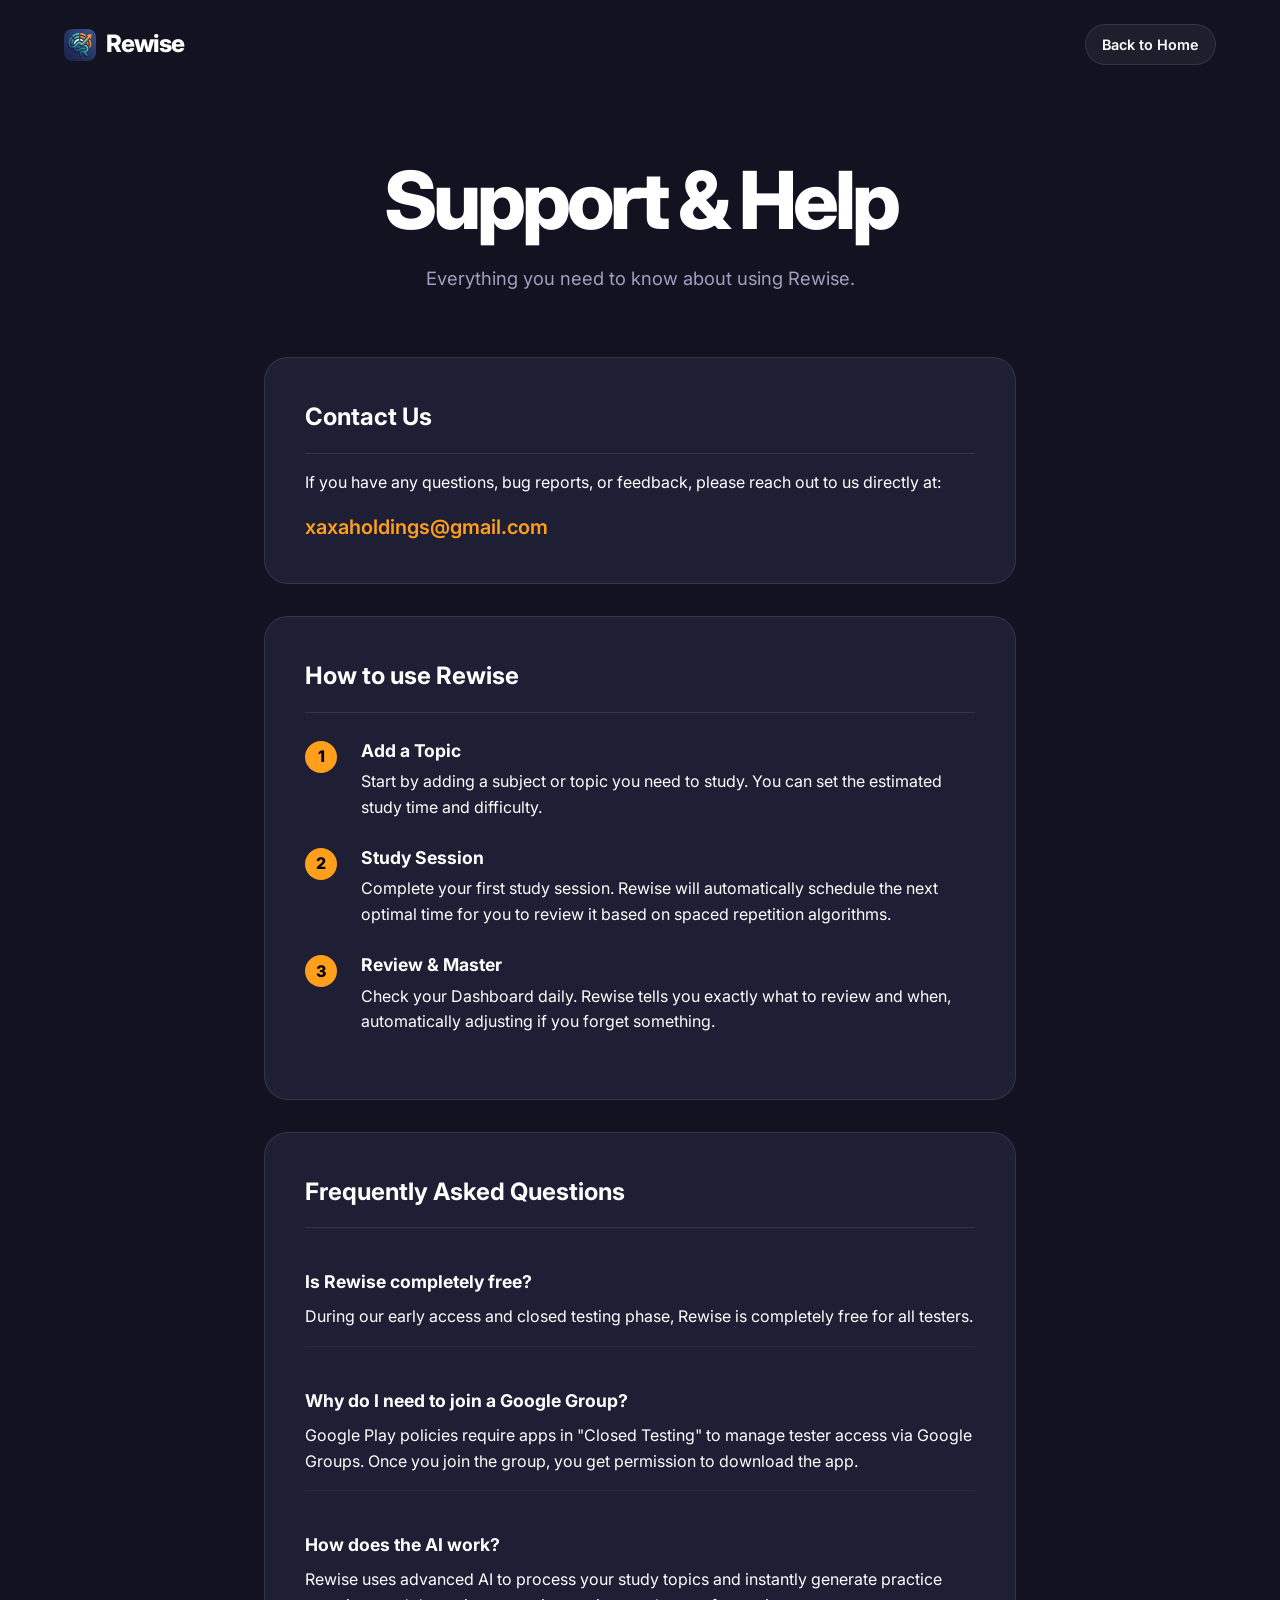
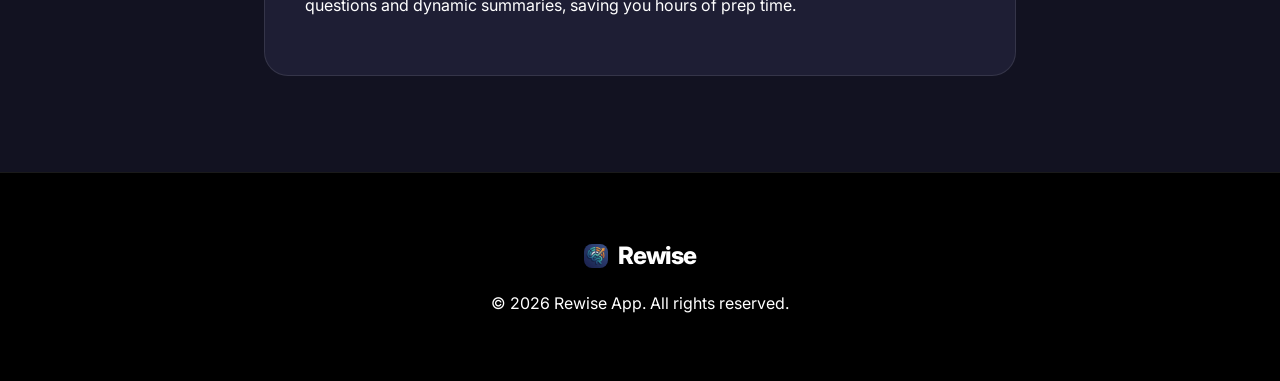
==== rewise-landing/support.html @ db9486de "Add support page with FAQ and instructions" ====
<!DOCTYPE html>
<html lang="en">
<head>
    <meta charset="UTF-8">
    <meta name="viewport" content="width=device-width, initial-scale=1.0">
    <title>Support & Help - Rewise</title>
    <link rel="preconnect" href="https://fonts.googleapis.com">
    <link rel="preconnect" href="https://fonts.gstatic.com" crossorigin>
    <link href="https://fonts.googleapis.com/css2?family=Inter:wght@400;500;600;700;800&display=swap" rel="stylesheet">
    <link rel="stylesheet" href="style.css">
    <link rel="icon" type="image/jpeg" href="assets/logo.jpg">
</head>
<body>
    <!-- Navbar Minimal -->
    <nav class="navbar">
        <div class="container nav-content">
            <a href="index.html" class="logo" style="text-decoration: none; color: white;">
                <img src="assets/logo.jpg" alt="Rewise Logo" class="logo-img" loading="eager" decoding="async">
                Rewise
            </a>
            <a href="index.html" class="nav-btn">Back to Home</a>
        </div>
    </nav>

    <!-- Header Section -->
    <header class="support-header">
        <div class="container text-center" style="padding-top: 10rem; padding-bottom: 4rem;">
            <h1>Support & Help</h1>
            <p class="subtitle">Everything you need to know about using Rewise.</p>
        </div>
    </header>

    <!-- Support Content -->
    <section id="support-content" class="container container-sm" style="padding-bottom: 6rem;">
        
        <!-- Contact Section -->
        <div class="support-card mb-4">
            <h2>Contact Us</h2>
            <p>If you have any questions, bug reports, or feedback, please reach out to us directly at:</p>
            <p class="mt-2"><a href="mailto:xaxaholdings@gmail.com" class="text-orange" style="font-size: 1.25rem; font-weight: 600; text-decoration: none;">xaxaholdings@gmail.com</a></p>
        </div>

        <!-- How to use Section -->
        <div class="support-card mb-4">
            <h2>How to use Rewise</h2>
            <div class="instructions-list mt-3">
                <div class="instruction-step">
                    <div class="step-icon">1</div>
                    <div class="step-text">
                        <h3>Add a Topic</h3>
                        <p>Start by adding a subject or topic you need to study. You can set the estimated study time and difficulty.</p>
                    </div>
                </div>
                <div class="instruction-step">
                    <div class="step-icon">2</div>
                    <div class="step-text">
                        <h3>Study Session</h3>
                        <p>Complete your first study session. Rewise will automatically schedule the next optimal time for you to review it based on spaced repetition algorithms.</p>
                    </div>
                </div>
                <div class="instruction-step">
                    <div class="step-icon">3</div>
                    <div class="step-text">
                        <h3>Review & Master</h3>
                        <p>Check your Dashboard daily. Rewise tells you exactly what to review and when, automatically adjusting if you forget something.</p>
                    </div>
                </div>
            </div>
        </div>

        <!-- FAQ Section -->
        <div class="support-card">
            <h2>Frequently Asked Questions</h2>
            
            <div class="faq-item mt-3">
                <h3>Is Rewise completely free?</h3>
                <p>During our early access and closed testing phase, Rewise is completely free for all testers.</p>
            </div>
            
            <div class="faq-item mt-3">
                <h3>Why do I need to join a Google Group?</h3>
                <p>Google Play policies require apps in "Closed Testing" to manage tester access via Google Groups. Once you join the group, you get permission to download the app.</p>
            </div>

            <div class="faq-item mt-3">
                <h3>How does the AI work?</h3>
                <p>Rewise uses advanced AI to process your study topics and instantly generate practice questions and dynamic summaries, saving you hours of prep time.</p>
            </div>
        </div>

    </section>

    <!-- Footer -->
    <footer>
        <div class="container text-center">
            <div class="logo justify-center mb-2">
                <img src="assets/logo.jpg" alt="Rewise Logo" class="logo-img sm" loading="lazy">
                Rewise
            </div>
            <p class="small-text">&copy; 2026 Rewise App. All rights reserved.</p>
        </div>
    </footer>
</body>
</html>
---- rewise-landing/style.css ----
:root {
    /* App Aesthetic Palette */
    --primary-bg: #121221;
    --card-bg: #1e1e34;
    --orange: #ff9f1c;
    --orange-hover: #f38f05;
    --text-main: #ffffff;
    --text-muted: #a0a0c0;
    --border-color: rgba(255, 255, 255, 0.1);
    
    /* Layout */
    --radius-sm: 8px;
    --radius-md: 16px;
    --radius-lg: 24px;
    --radius-xl: 32px;
}

* {
    margin: 0;
    padding: 0;
    box-sizing: border-box;
}

body {
    font-family: 'Inter', system-ui, sans-serif;
    color: var(--text-main);
    background-color: var(--primary-bg);
    line-height: 1.6;
    -webkit-font-smoothing: antialiased;
    overflow-x: hidden;
}

.container {
    width: 100%;
    max-width: 1200px;
    margin: 0 auto;
    padding: 0 1.5rem;
}

.container-sm { max-width: 800px; }
.text-center { text-align: center; }
.mt-1 { margin-top: 0.5rem; }
.mt-2 { margin-top: 1rem; }
.mt-3 { margin-top: 1.5rem; }
.mb-2 { margin-bottom: 1rem; }
.mb-4 { margin-bottom: 2rem; }
.justify-center { justify-content: center; }
.opacity-60 { opacity: 0.6; }

/* Navbar */
.navbar {
    padding: 1.5rem 0;
    position: absolute;
    top: 0;
    width: 100%;
    z-index: 100;
}

.nav-content {
    display: flex;
    justify-content: space-between;
    align-items: center;
}

.logo {
    display: flex;
    align-items: center;
    gap: 10px;
    font-weight: 800;
    font-size: 1.5rem;
    letter-spacing: -0.04em;
}

.logo-img {
    width: 32px;
    height: 32px;
    border-radius: 8px;
}

.logo-img.sm {
    width: 24px;
    height: 24px;
}

.nav-btn {
    text-decoration: none;
    color: var(--text-main);
    font-weight: 600;
    font-size: 0.9rem;
    background: rgba(255, 255, 255, 0.05);
    padding: 0.5rem 1rem;
    border-radius: 99px;
    border: 1px solid var(--border-color);
}

/* Typography */
h1 {
    font-size: 3rem;
    font-weight: 800;
    letter-spacing: -0.05em;
    line-height: 1;
    margin-bottom: 1.5rem;
}

.text-orange {
    color: var(--orange);
}

.subtitle {
    font-size: 1.15rem;
    color: var(--text-muted);
    max-width: 600px;
    margin: 0 auto;
}

.badge {
    background: rgba(255, 159, 28, 0.15);
    color: var(--orange);
    padding: 0.4rem 1rem;
    border-radius: 99px;
    font-size: 0.8rem;
    font-weight: 700;
    text-transform: uppercase;
    letter-spacing: 0.1em;
    margin-bottom: 1.5rem;
    display: inline-block;
}

/* Buttons */
.btn {
    display: inline-flex;
    align-items: center;
    justify-content: center;
    padding: 1rem 2rem;
    border-radius: 16px;
    font-weight: 700;
    text-decoration: none;
    transition: all 0.3s cubic-bezier(0.18, 0.89, 0.32, 1.28);
    border: none;
    cursor: pointer;
}

.btn-orange {
    background: var(--orange);
    color: #000;
}

.btn-orange:hover {
    background: var(--orange-hover);
    transform: scale(1.05);
}

.btn-white {
    background: #ffffff;
    color: #000;
}

.btn-white:hover {
    transform: scale(1.05);
}

.btn-large {
    font-size: 1.25rem;
    padding: 1.25rem 2.5rem;
}

.btn-xl {
    width: 100%;
    padding: 1.5rem;
    font-size: 1.25rem;
}

.pulse {
    animation: pulse 2s infinite;
}

.pulse-strong {
    animation: pulse-strong 2s infinite;
}

@keyframes pulse {
    0% { box-shadow: 0 0 0 0 rgba(255, 159, 28, 0.4); }
    70% { box-shadow: 0 0 0 15px rgba(255, 159, 28, 0); }
    100% { box-shadow: 0 0 0 0 rgba(255, 159, 28, 0); }
}

@keyframes pulse-strong {
    0% { transform: scale(1); box-shadow: 0 0 0 0 rgba(255, 159, 28, 0.6); }
    50% { transform: scale(1.02); }
    100% { transform: scale(1); box-shadow: 0 0 0 20px rgba(255, 159, 28, 0); }
}

/* Hero Section */
.hero {
    padding-top: 10rem;
    position: relative;
    background: radial-gradient(circle at top right, rgba(255, 159, 28, 0.1), transparent),
                radial-gradient(circle at top left, rgba(79, 70, 229, 0.05), transparent);
}

.early-access-badge {
    margin-top: 1.5rem;
    font-size: 0.9rem;
    color: var(--text-muted);
    display: flex;
    align-items: center;
    justify-content: center;
    gap: 8px;
}

.dot {
    width: 8px;
    height: 8px;
    background: #00ff00;
    border-radius: 50%;
    box-shadow: 0 0 10px #00ff00;
}

.cta-buttons {
    margin-top: 2rem;
    display: flex;
    justify-content: center;
    gap: 1rem;
    flex-wrap: wrap;
}

/* Hero Showcase */
.hero-showcase {
    margin-top: 5rem;
    height: 450px;
    display: flex;
    justify-content: center;
    position: relative;
}

.mockup {
    width: 200px;
    height: 420px;
    background: #000;
    border-radius: 28px;
    border: 6px solid #222;
    overflow: hidden;
    position: absolute;
    box-shadow: 0 20px 40px rgba(0,0,0,0.5);
    z-index: 10;
}

.mockup img {
    width: 100%;
    height: 100%;
    object-fit: cover;
}

.mockup-primary {
    transform: scale(1.1);
    z-index: 20;
}

.mockup-secondary {
    transform: translateX(-140px) translateY(20px) rotate(-10deg);
    opacity: 0.6;
}

/* Features */
#features {
    padding: 8rem 0;
}

.features-grid {
    display: grid;
    grid-template-columns: 1fr;
    gap: 20px;
    margin-top: 3rem;
}

.feature-card {
    background: var(--card-bg);
    padding: 2.5rem;
    border-radius: 24px;
    border: 1px solid var(--border-color);
    transition: transform 0.3s ease;
}

.feature-card:hover { transform: translateY(-10px); }

.icon-box {
    font-size: 2.5rem;
    margin-bottom: 1rem;
}

/* Alert Box */
.alert-box {
    background: linear-gradient(135deg, rgba(255, 159, 28, 0.1), rgba(255, 159, 28, 0.05));
    border: 1px solid rgba(255, 159, 28, 0.3);
    padding: 2.5rem;
    border-radius: 32px;
    display: flex;
    gap: 20px;
}

.alert-icon { font-size: 3rem; }
.alert-content h3 { color: var(--orange); font-size: 1.5rem; margin-bottom: 0.5rem; }

/* Steps */
#steps {
    padding: 6rem 1.5rem;
}

.steps-container {
    display: flex;
    flex-direction: column;
    gap: 40px;
    margin-top: 4rem;
}

.step-card {
    background: var(--card-bg);
    padding: 2rem;
    border-radius: 24px;
    text-align: center;
    border: 1px solid var(--border-color);
}

.step-num {
    width: 40px;
    height: 40px;
    background: var(--orange);
    color: #000;
    font-weight: 900;
    border-radius: 50%;
    margin: 0 auto 1rem;
    display: flex;
    align-items: center;
    justify-content: center;
}

.step-divider { display: none; }

/* CTA Section */
#cta {
    padding: 8rem 1.5rem;
    background: linear-gradient(0deg, #000, var(--primary-bg));
}

.cta-actions {
    display: flex;
    flex-direction: column;
    gap: 20px;
    margin-top: 3rem;
}

/* Footer */
footer {
    padding: 4rem 1.5rem;
    border-top: 1px solid var(--border-color);
    background: #000;
}

/* Responsive */
@media (min-width: 768px) {
    h1 { font-size: 5rem; }
    
    .hero-showcase {
        height: 600px;
    }
    
    .mockup {
        width: 280px;
        height: 580px;
    }
    
    .mockup-secondary {
        transform: translateX(180px) translateY(40px) rotate(10deg);
        opacity: 0.6;
    }

    .features-grid { grid-template-columns: repeat(2, 1fr); }
    
    .steps-container {
        flex-direction: row;
        justify-content: space-between;
    }
    
    .step-card { flex: 1; }
    
    .cta-actions {
        flex-direction: row;
        max-width: 700px;
        margin-left: auto;
        margin-right: auto;
    }
    
    .btn-xl { flex: 1; }
}

@media (min-width: 1024px) {
    .features-grid { grid-template-columns: repeat(4, 1fr); }
}

/* Support Page Styles */
.support-card {
    background: var(--card-bg);
    padding: 2.5rem;
    border-radius: var(--radius-lg);
    border: 1px solid var(--border-color);
}

.support-card h2 {
    color: white;
    margin-bottom: 1rem;
    border-bottom: 1px solid var(--border-color);
    padding-bottom: 1rem;
}

.instruction-step {
    display: flex;
    gap: 1.5rem;
    margin-bottom: 1.5rem;
    align-items: flex-start;
}

.step-icon {
    width: 32px;
    height: 32px;
    background: var(--orange);
    color: black;
    border-radius: 50%;
    display: flex;
    align-items: center;
    justify-content: center;
    font-weight: 800;
    flex-shrink: 0;
    margin-top: 0.25rem;
}

.instruction-step h3 {
    margin-bottom: 0.25rem;
    color: white;
    font-size: 1.1rem;
}

.faq-item {
    padding: 1rem 0;
    border-bottom: 1px solid rgba(255,255,255,0.05);
}

.faq-item:last-child {
    border-bottom: none;
}

.faq-item h3 {
    font-size: 1.1rem;
    margin-bottom: 0.5rem;
    color: white;
}
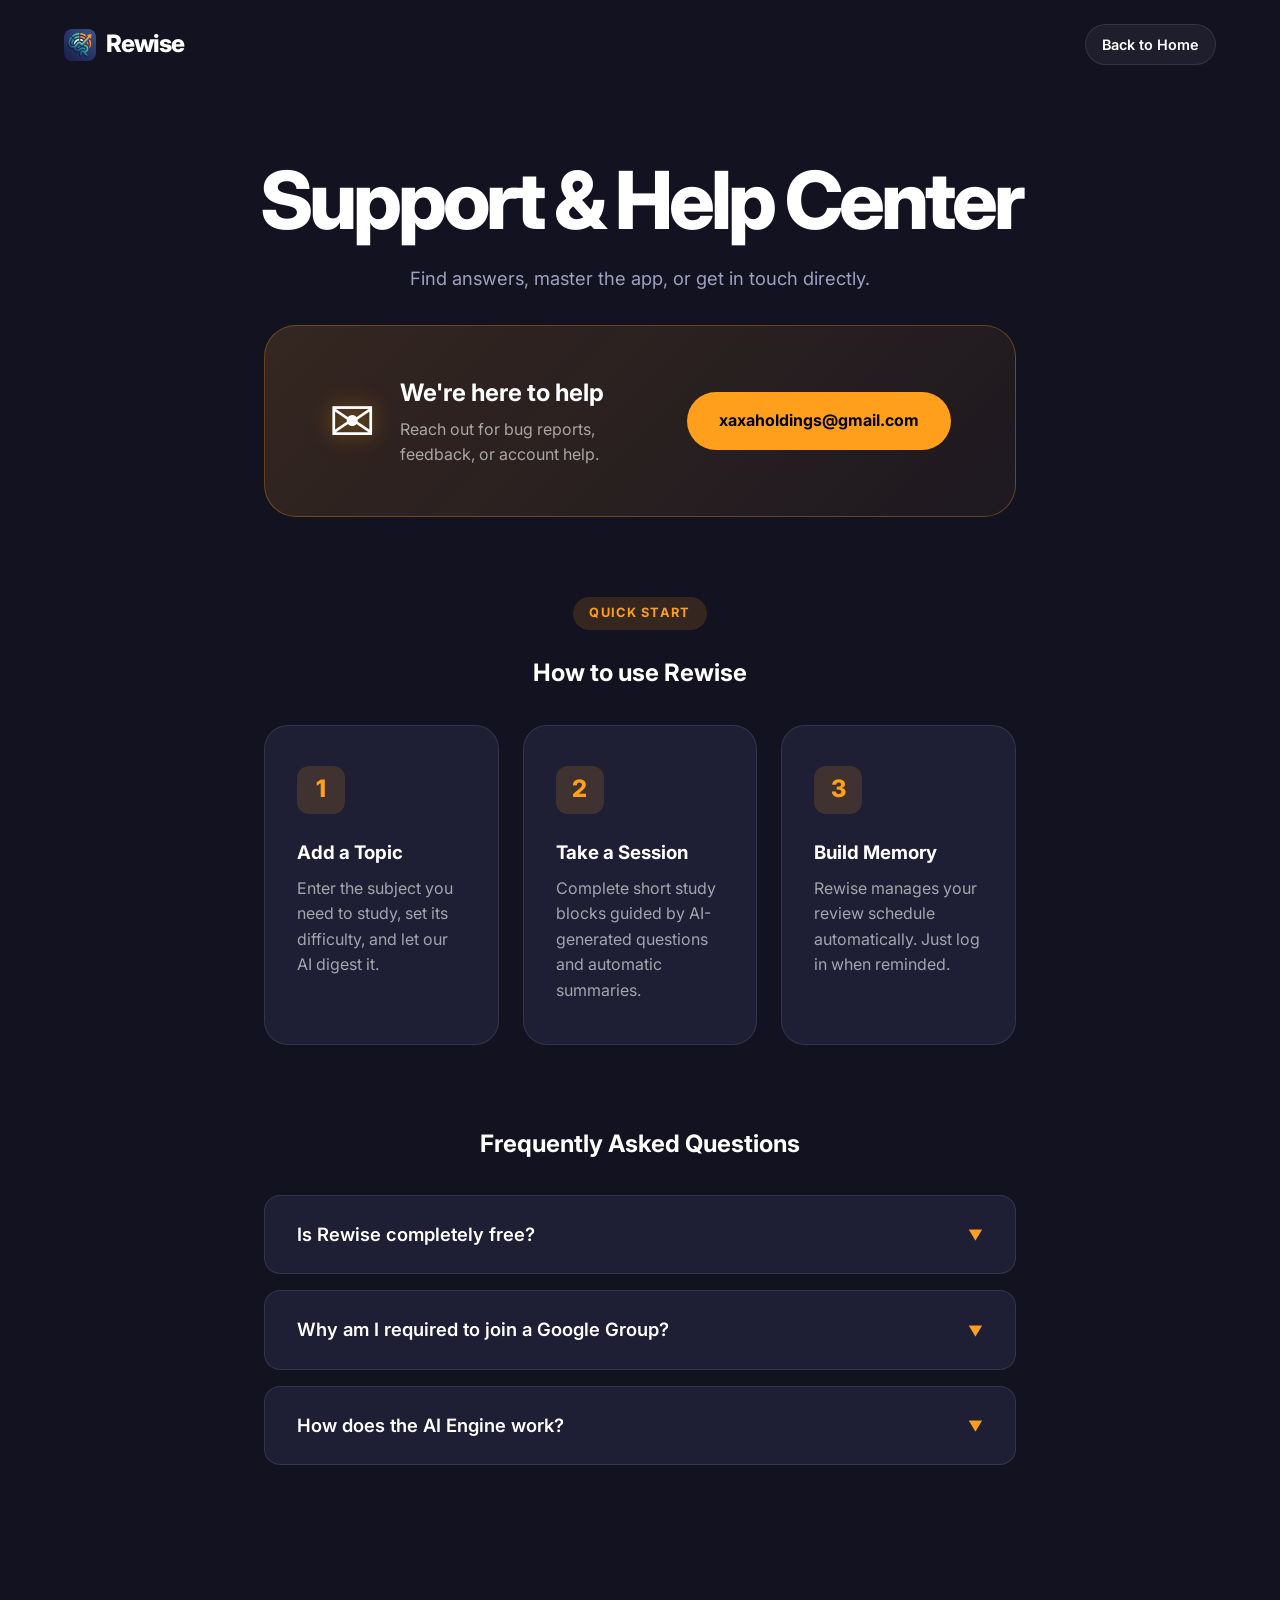
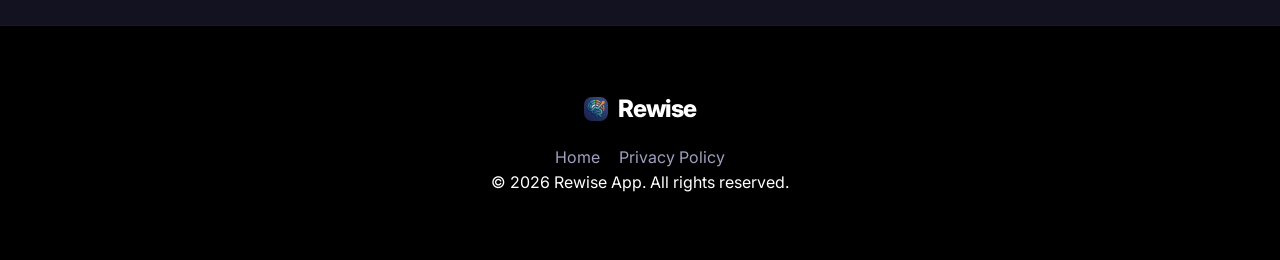
==== commit 100311d7: "Add Privacy Policy page and footer links" ====
--- a/rewise-landing/support.html
+++ b/rewise-landing/support.html
@@ -3,7 +3,7 @@
 <head>
     <meta charset="UTF-8">
     <meta name="viewport" content="width=device-width, initial-scale=1.0">
-    <title>Support & Help - Rewise</title>
+    <title>Support Center - Rewise</title>
     <link rel="preconnect" href="https://fonts.googleapis.com">
     <link rel="preconnect" href="https://fonts.gstatic.com" crossorigin>
     <link href="https://fonts.googleapis.com/css2?family=Inter:wght@400;500;600;700;800&display=swap" rel="stylesheet">
@@ -24,71 +24,79 @@
 
     <!-- Header Section -->
     <header class="support-header">
-        <div class="container text-center" style="padding-top: 10rem; padding-bottom: 4rem;">
-            <h1>Support & Help</h1>
-            <p class="subtitle">Everything you need to know about using Rewise.</p>
+        <div class="container text-center" style="padding-top: 10rem; padding-bottom: 2rem;">
+            <h1>Support & Help Center</h1>
+            <p class="subtitle mt-2">Find answers, master the app, or get in touch directly.</p>
         </div>
     </header>
 
-    <!-- Support Content -->
-    <section id="support-content" class="container container-sm" style="padding-bottom: 6rem;">
+    <main class="container container-sm" style="padding-bottom: 6rem;">
         
-        <!-- Contact Section -->
-        <div class="support-card mb-4">
-            <h2>Contact Us</h2>
-            <p>If you have any questions, bug reports, or feedback, please reach out to us directly at:</p>
-            <p class="mt-2"><a href="mailto:xaxaholdings@gmail.com" class="text-orange" style="font-size: 1.25rem; font-weight: 600; text-decoration: none;">xaxaholdings@gmail.com</a></p>
+        <!-- Contact Banner -->
+        <div class="contact-banner mb-4">
+            <div class="contact-icon">✉️</div>
+            <div>
+                <h3 style="font-size: 1.5rem; margin-bottom: 0.25rem;">We're here to help</h3>
+                <p class="opacity-60">Reach out for bug reports, feedback, or account help.</p>
+            </div>
+            <a href="mailto:xaxaholdings@gmail.com" class="btn btn-orange pulse-strong" style="margin-left: auto; border-radius: 99px; padding: 1rem 2rem;">
+                xaxaholdings@gmail.com
+            </a>
         </div>
 
-        <!-- How to use Section -->
-        <div class="support-card mb-4">
-            <h2>How to use Rewise</h2>
-            <div class="instructions-list mt-3">
-                <div class="instruction-step">
-                    <div class="step-icon">1</div>
-                    <div class="step-text">
-                        <h3>Add a Topic</h3>
-                        <p>Start by adding a subject or topic you need to study. You can set the estimated study time and difficulty.</p>
-                    </div>
+        <!-- How to use Rewise -->
+        <section style="margin-top: 5rem; margin-bottom: 5rem;">
+            <div class="text-center mb-4">
+                <span class="badge">Quick Start</span>
+                <h2>How to use Rewise</h2>
+            </div>
+            <div class="guide-grid">
+                <div class="guide-step">
+                    <div class="guide-num">1</div>
+                    <h3 style="margin-bottom: 0.5rem;">Add a Topic</h3>
+                    <p class="small-text opacity-60">Enter the subject you need to study, set its difficulty, and let our AI digest it.</p>
                 </div>
-                <div class="instruction-step">
-                    <div class="step-icon">2</div>
-                    <div class="step-text">
-                        <h3>Study Session</h3>
-                        <p>Complete your first study session. Rewise will automatically schedule the next optimal time for you to review it based on spaced repetition algorithms.</p>
-                    </div>
+                <div class="guide-step">
+                    <div class="guide-num">2</div>
+                    <h3 style="margin-bottom: 0.5rem;">Take a Session</h3>
+                    <p class="small-text opacity-60">Complete short study blocks guided by AI-generated questions and automatic summaries.</p>
                 </div>
-                <div class="instruction-step">
-                    <div class="step-icon">3</div>
-                    <div class="step-text">
-                        <h3>Review & Master</h3>
-                        <p>Check your Dashboard daily. Rewise tells you exactly what to review and when, automatically adjusting if you forget something.</p>
-                    </div>
+                <div class="guide-step">
+                    <div class="guide-num">3</div>
+                    <h3 style="margin-bottom: 0.5rem;">Build Memory</h3>
+                    <p class="small-text opacity-60">Rewise manages your review schedule automatically. Just log in when reminded.</p>
                 </div>
             </div>
-        </div>
+        </section>
 
         <!-- FAQ Section -->
-        <div class="support-card">
-            <h2>Frequently Asked Questions</h2>
-            
-            <div class="faq-item mt-3">
-                <h3>Is Rewise completely free?</h3>
-                <p>During our early access and closed testing phase, Rewise is completely free for all testers.</p>
+        <section style="margin-bottom: 4rem;">
+            <div class="text-center mb-4">
+                <h2>Frequently Asked Questions</h2>
             </div>
-            
-            <div class="faq-item mt-3">
-                <h3>Why do I need to join a Google Group?</h3>
-                <p>Google Play policies require apps in "Closed Testing" to manage tester access via Google Groups. Once you join the group, you get permission to download the app.</p>
+            <div class="faq-accordion">
+                <details class="faq-details">
+                    <summary class="faq-summary">Is Rewise completely free? <span class="faq-chevron">▼</span></summary>
+                    <div class="faq-content">
+                        <p>Yes. During our exclusive closed testing phase, Rewise gives you unrestricted access perfectly free of charge.</p>
+                    </div>
+                </details>
+                <details class="faq-details">
+                    <summary class="faq-summary">Why am I required to join a Google Group? <span class="faq-chevron">▼</span></summary>
+                    <div class="faq-content">
+                        <p>Google Play Store policies require that apps in a "Closed Testing" phase strictly manage their tester lists using Google Groups. By joining with 2 clicks, you bypass the restriction automatically.</p>
+                    </div>
+                </details>
+                <details class="faq-details">
+                    <summary class="faq-summary">How does the AI Engine work? <span class="faq-chevron">▼</span></summary>
+                    <div class="faq-content">
+                        <p>Our proprietary spaced-repetition AI instantly analyzes your inputs and generates tailored practice questions on the fly, saving you from manually writing flashcards.</p>
+                    </div>
+                </details>
             </div>
+        </section>
 
-            <div class="faq-item mt-3">
-                <h3>How does the AI work?</h3>
-                <p>Rewise uses advanced AI to process your study topics and instantly generate practice questions and dynamic summaries, saving you hours of prep time.</p>
-            </div>
-        </div>
-
-    </section>
+    </main>
 
     <!-- Footer -->
     <footer>
@@ -97,6 +105,10 @@
                 <img src="assets/logo.jpg" alt="Rewise Logo" class="logo-img sm" loading="lazy">
                 Rewise
             </div>
+            <p class="small-text mb-1">
+                <a href="index.html" style="color: var(--text-muted); text-decoration: none; transition: color 0.2s; margin-right: 15px;">Home</a>
+                <a href="privacy.html" style="color: var(--text-muted); text-decoration: none; transition: color 0.2s;">Privacy Policy</a>
+            </p>
             <p class="small-text">&copy; 2026 Rewise App. All rights reserved.</p>
         </div>
     </footer>
--- a/rewise-landing/style.css
+++ b/rewise-landing/style.css
@@ -397,59 +397,188 @@
     .features-grid { grid-template-columns: repeat(4, 1fr); }
 }
 
-/* Support Page Styles */
-.support-card {
+/* Support Page Styles V2 */
+.support-hero {
+    padding-bottom: 3rem;
+    border-bottom: 1px solid var(--border-color);
+}
+
+.contact-banner {
+    background: linear-gradient(135deg, rgba(255, 159, 28, 0.15), rgba(255, 159, 28, 0.05));
+    border: 1px solid rgba(255, 159, 28, 0.3);
+    padding: 2.5rem;
+    border-radius: var(--radius-xl);
+    display: flex;
+    flex-direction: column;
+    align-items: center;
+    gap: 1.5rem;
+    text-align: center;
+    position: relative;
+    overflow: hidden;
+}
+
+@media (min-width: 768px) {
+    .contact-banner {
+        flex-direction: row;
+        text-align: left;
+        padding: 3rem 4rem;
+    }
+}
+
+.contact-icon {
+    font-size: 3.5rem;
+    line-height: 1;
+    text-shadow: 0 0 20px rgba(255,159,28,0.5);
+}
+
+.guide-grid {
+    display: grid;
+    grid-template-columns: 1fr;
+    gap: 1.5rem;
+}
+
+@media (min-width: 768px) {
+    .guide-grid {
+        grid-template-columns: repeat(3, 1fr);
+    }
+}
+
+.guide-step {
     background: var(--card-bg);
-    padding: 2.5rem;
+    padding: 2.5rem 2rem;
     border-radius: var(--radius-lg);
     border: 1px solid var(--border-color);
-}
-
-.support-card h2 {
+    position: relative;
+    transition: transform 0.3s ease, border-color 0.3s ease;
+}
+
+.guide-step:hover {
+    transform: translateY(-5px);
+    border-color: rgba(255, 159, 28, 0.5);
+}
+
+.guide-num {
+    width: 48px;
+    height: 48px;
+    background: rgba(255, 159, 28, 0.15);
+    color: var(--orange);
+    border-radius: 12px;
+    display: flex;
+    align-items: center;
+    justify-content: center;
+    font-size: 1.5rem;
+    font-weight: 800;
+    margin-bottom: 1.5rem;
+}
+
+.faq-accordion {
+    display: flex;
+    flex-direction: column;
+    gap: 1rem;
+}
+
+.faq-details {
+    background: var(--card-bg);
+    border: 1px solid var(--border-color);
+    border-radius: var(--radius-md);
+    overflow: hidden;
+    transition: box-shadow 0.3s ease;
+}
+
+.faq-details:hover {
+    box-shadow: 0 4px 15px rgba(0,0,0,0.3);
+}
+
+.faq-summary {
+    padding: 1.5rem 2rem;
+    font-size: 1.15rem;
+    font-weight: 600;
     color: white;
-    margin-bottom: 1rem;
-    border-bottom: 1px solid var(--border-color);
-    padding-bottom: 1rem;
-}
-
-.instruction-step {
-    display: flex;
+    cursor: pointer;
+    list-style: none;
+    display: flex;
+    justify-content: space-between;
+    align-items: center;
+}
+
+.faq-summary::-webkit-details-marker {
+    display: none;
+}
+
+.faq-chevron {
+    color: var(--orange);
+    transition: transform 0.3s ease;
+    font-size: 0.9rem;
+}
+
+.faq-details[open] .faq-chevron {
+    transform: rotate(180deg);
+}
+
+.faq-content {
+    padding: 0 2rem 1.5rem;
+    color: var(--text-muted);
+    border-top: 1px solid rgba(255,255,255,0.05);
+    margin-top: 0.5rem;
+    padding-top: 1rem;
+}
+
+/* Feedback Form Styles */
+.feedback-card {
+    background: var(--card-bg);
+    border: 1px solid var(--border-color);
+    border-radius: var(--radius-xl);
+    padding: 3rem 2rem;
+    box-shadow: 0 10px 30px rgba(0,0,0,0.5);
+}
+
+@media (min-width: 768px) {
+    .feedback-card {
+        padding: 4rem;
+    }
+}
+
+.feedback-form {
+    display: flex;
+    flex-direction: column;
     gap: 1.5rem;
-    margin-bottom: 1.5rem;
-    align-items: flex-start;
-}
-
-.step-icon {
-    width: 32px;
-    height: 32px;
-    background: var(--orange);
-    color: black;
-    border-radius: 50%;
-    display: flex;
-    align-items: center;
-    justify-content: center;
-    font-weight: 800;
-    flex-shrink: 0;
-    margin-top: 0.25rem;
-}
-
-.instruction-step h3 {
-    margin-bottom: 0.25rem;
+    text-align: left;
+}
+
+.form-group {
+    display: flex;
+    flex-direction: column;
+    gap: 0.5rem;
+}
+
+.form-group label {
+    font-size: 0.9rem;
+    font-weight: 600;
+    color: var(--text-muted);
+}
+
+.form-input {
+    background: rgba(0,0,0,0.3);
+    border: 1px solid rgba(255,255,255,0.1);
     color: white;
-    font-size: 1.1rem;
-}
-
-.faq-item {
-    padding: 1rem 0;
-    border-bottom: 1px solid rgba(255,255,255,0.05);
-}
-
-.faq-item:last-child {
-    border-bottom: none;
-}
-
-.faq-item h3 {
-    font-size: 1.1rem;
-    margin-bottom: 0.5rem;
-    color: white;
-}
+    padding: 1rem 1.25rem;
+    border-radius: 12px;
+    font-family: inherit;
+    font-size: 1rem;
+    transition: border-color 0.3s ease, box-shadow 0.3s ease;
+}
+
+.form-input:focus {
+    outline: none;
+    border-color: var(--orange);
+    box-shadow: 0 0 0 3px rgba(255,159,28,0.2);
+}
+
+.form-input::placeholder {
+    color: rgba(255,255,255,0.3);
+}
+
+.form-textarea {
+    resize: vertical;
+    min-height: 120px;
+}
